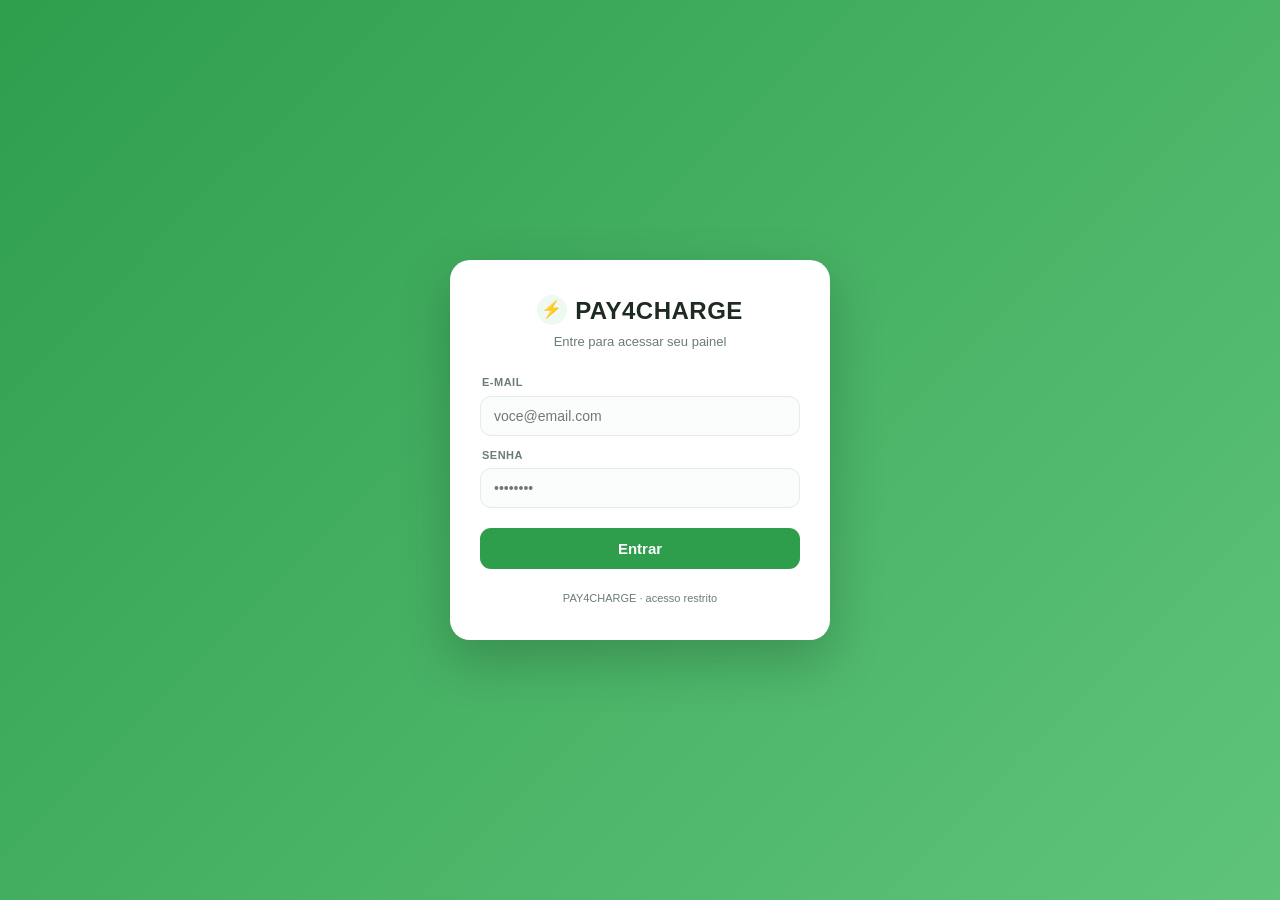
==== login.html @ b721e7e6 "Add files via upload" ====
<!DOCTYPE html>
<html lang="pt-BR">
<head>
<meta charset="UTF-8">
<meta name="viewport" content="width=device-width, initial-scale=1.0">
<title>PAY4CHARGE · Entrar</title>
<link rel="stylesheet" href="style.css">
</head>
<body class="login-body">
  <div class="login-card">
    <div class="login-brand"><span class="bolt">⚡</span>PAY4CHARGE</div>
    <p class="login-sub">Entre para acessar seu painel</p>

    <form id="login-form" autocomplete="on">
      <label class="login-label" for="email">E-mail</label>
      <input class="login-input" type="email" id="email" placeholder="voce@email.com" required>

      <label class="login-label" for="senha">Senha</label>
      <input class="login-input" type="password" id="senha" placeholder="••••••••" required>

      <div id="login-err" class="login-err" style="display:none"></div>

      <button class="login-btn" id="btn" type="submit">Entrar</button>
    </form>

    <p class="login-foot">PAY4CHARGE · acesso restrito</p>
  </div>

<script src="auth.js?v=1"></script>
<script src="login.js?v=1"></script>
</body>
</html>
---- style.css ----
:root{
  --green-900:#1f6b34; --green-700:#2e9e4d; --green-500:#43b25f; --green-400:#5fc47a;
  --green-200:#bfe6c9; --green-50:#eef9f1;
  --ink:#1d2b22; --muted:#6b7d72; --line:#e4ece7; --bg:#f4f7f5; --card:#ffffff;
  --shadow:0 1px 2px rgba(16,40,24,.04),0 6px 20px rgba(16,40,24,.06);
}
*{box-sizing:border-box}
html,body{margin:0;padding:0}
body{font-family:-apple-system,BlinkMacSystemFont,"Segoe UI",Roboto,Inter,Arial,sans-serif;
  background:var(--bg);color:var(--ink);font-size:14px;line-height:1.4}
.wrap{max-width:1320px;margin:0 auto;padding:20px}

/* Header */
header.topbar{display:flex;align-items:center;gap:18px;flex-wrap:wrap;
  background:linear-gradient(100deg,var(--green-700),var(--green-500));
  border-radius:18px;padding:16px 22px;box-shadow:var(--shadow);color:#fff}
.brand{font-weight:800;font-size:22px;letter-spacing:.5px;white-space:nowrap;
  display:flex;align-items:center;gap:8px}
.brand .bolt{display:inline-flex;width:26px;height:26px;border-radius:50%;
  background:rgba(255,255,255,.2);align-items:center;justify-content:center;font-size:15px}
.filters{display:flex;gap:10px;flex-wrap:wrap;margin-left:auto}
.field{display:flex;flex-direction:column;gap:3px}
.field label{font-size:10px;text-transform:uppercase;letter-spacing:.6px;opacity:.85;font-weight:600;padding-left:2px}
select{appearance:none;border:none;border-radius:10px;padding:8px 30px 8px 12px;font-size:13px;
  background:rgba(255,255,255,.95) url("data:image/svg+xml;utf8,<svg xmlns='http://www.w3.org/2000/svg' width='12' height='12' viewBox='0 0 24 24' fill='none' stroke='%232e9e4d' stroke-width='3'><path d='M6 9l6 6 6-6'/></svg>") no-repeat right 10px center;
  color:var(--ink);font-weight:600;cursor:pointer;min-width:130px}
select:focus{outline:2px solid var(--green-200)}

/* User box (badge + sair) */
.userbox{display:flex;align-items:center;gap:10px}
.user-email{font-size:12px;font-weight:600;color:#fff;background:rgba(255,255,255,.18);
  padding:6px 12px;border-radius:999px;max-width:220px;overflow:hidden;text-overflow:ellipsis;white-space:nowrap}
.logout{border:none;background:#fff;color:var(--green-700);font-weight:700;font-size:13px;
  padding:8px 16px;border-radius:10px;cursor:pointer;transition:filter .15s}
.logout:hover{filter:brightness(.95)}

/* Section title */
.sec-title{font-size:13px;font-weight:700;color:var(--muted);text-transform:uppercase;
  letter-spacing:1px;margin:26px 4px 12px}

/* KPI cards */
.kpis{display:grid;grid-template-columns:repeat(4,1fr);gap:14px}
.kpi{background:var(--card);border-radius:16px;padding:16px 18px;box-shadow:var(--shadow);
  border:1px solid var(--line);position:relative;overflow:hidden}
.kpi::before{content:"";position:absolute;left:0;top:0;bottom:0;width:4px;background:var(--green-500)}
.kpi .k-label{font-size:11px;color:var(--muted);text-transform:uppercase;letter-spacing:.6px;font-weight:600}
.kpi .k-value{font-size:24px;font-weight:800;margin-top:6px;color:var(--ink)}
.kpi .k-sub{font-size:11px;color:var(--muted);margin-top:2px}
.kpi.alt::before{background:var(--green-700)}

/* Charts */
.charts{display:grid;grid-template-columns:repeat(2,1fr);gap:16px}
.chart-card{background:var(--card);border-radius:16px;padding:16px 18px 8px;box-shadow:var(--shadow);
  border:1px solid var(--line)}
.chart-card h3{margin:0 0 2px;font-size:15px;font-weight:700}
.chart-card .c-sub{font-size:11px;color:var(--muted);margin:0 0 8px}
.chart-box{position:relative;height:230px}

/* States */
#status{padding:40px;text-align:center;color:var(--muted);font-size:15px}
.spinner{width:34px;height:34px;border:3px solid var(--green-200);border-top-color:var(--green-700);
  border-radius:50%;animation:spin 1s linear infinite;margin:0 auto 14px}
@keyframes spin{to{transform:rotate(360deg)}}
.err{color:#b3261e;background:#fdeceb;border:1px solid #f6cfca;border-radius:12px;
  padding:16px;max-width:680px;margin:0 auto;text-align:left;line-height:1.5}
.footer{text-align:center;color:var(--muted);font-size:11px;margin:26px 0 8px}

@media(max-width:900px){.kpis{grid-template-columns:repeat(2,1fr)}.charts{grid-template-columns:1fr}
  .filters{margin-left:0;width:100%}.userbox{width:100%;justify-content:space-between}}

/* ===================== LOGIN ===================== */
.login-body{min-height:100vh;display:flex;align-items:center;justify-content:center;
  background:linear-gradient(135deg,var(--green-700),var(--green-400));padding:20px}
.login-card{background:var(--card);width:100%;max-width:380px;border-radius:20px;
  padding:34px 30px;box-shadow:0 20px 50px rgba(16,40,24,.25);text-align:center}
.login-brand{font-weight:800;font-size:24px;letter-spacing:.5px;color:var(--ink);
  display:flex;align-items:center;justify-content:center;gap:8px}
.login-brand .bolt{display:inline-flex;width:30px;height:30px;border-radius:50%;
  background:var(--green-50);align-items:center;justify-content:center;font-size:17px}
.login-sub{color:var(--muted);margin:6px 0 24px;font-size:13px}
.login-label{display:block;text-align:left;font-size:11px;font-weight:700;color:var(--muted);
  text-transform:uppercase;letter-spacing:.5px;margin:12px 2px 5px}
.login-input{width:100%;border:1px solid var(--line);border-radius:11px;padding:11px 13px;
  font-size:14px;color:var(--ink);background:#fbfdfc;outline:none;transition:border-color .15s,box-shadow .15s}
.login-input:focus{border-color:var(--green-500);box-shadow:0 0 0 3px var(--green-200)}
.login-btn{width:100%;margin-top:20px;border:none;border-radius:11px;padding:12px;
  background:var(--green-700);color:#fff;font-size:15px;font-weight:700;cursor:pointer;
  transition:filter .15s}
.login-btn:hover{filter:brightness(1.05)}
.login-btn:disabled{opacity:.7;cursor:default}
.login-err{margin-top:14px;background:#fdeceb;color:#b3261e;border:1px solid #f6cfca;
  border-radius:10px;padding:10px 12px;font-size:13px;text-align:left}
.login-foot{margin:22px 0 0;color:var(--muted);font-size:11px}
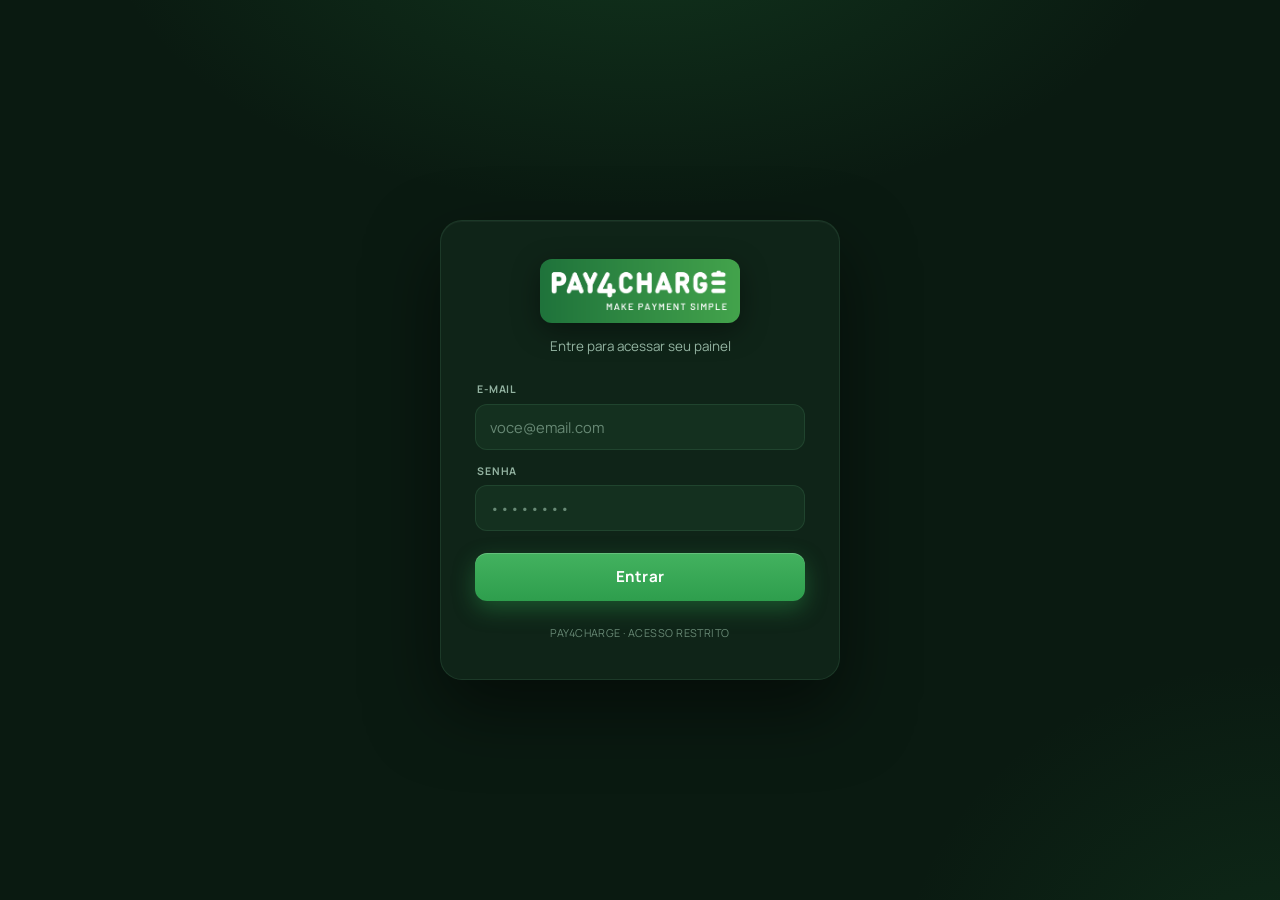
==== commit 9cd02bbb: "Add files via upload" ====
--- a/login.html
+++ b/login.html
@@ -3,12 +3,16 @@
 <head>
 <meta charset="UTF-8">
 <meta name="viewport" content="width=device-width, initial-scale=1.0">
+<meta name="theme-color" content="#0a1a11">
 <title>PAY4CHARGE · Entrar</title>
-<link rel="stylesheet" href="style.css">
+<link rel="preconnect" href="https://fonts.googleapis.com">
+<link rel="preconnect" href="https://fonts.gstatic.com" crossorigin>
+<link href="https://fonts.googleapis.com/css2?family=Manrope:wght@400;500;600;700;800&family=JetBrains+Mono:wght@400;500&display=swap" rel="stylesheet">
+<link rel="stylesheet" href="style.css?v=4">
 </head>
 <body class="login-body">
   <div class="login-card">
-    <div class="login-brand"><span class="bolt">⚡</span>PAY4CHARGE</div>
+    <img class="login-logo" src="logo.png" alt="PAY4CHARGE">
     <p class="login-sub">Entre para acessar seu painel</p>
 
     <form id="login-form" autocomplete="on">
@@ -23,10 +27,10 @@
       <button class="login-btn" id="btn" type="submit">Entrar</button>
     </form>
 
-    <p class="login-foot">PAY4CHARGE · acesso restrito</p>
+    <p class="login-foot">PAY4CHARGE · ACESSO RESTRITO</p>
   </div>
 
-<script src="auth.js?v=1"></script>
-<script src="login.js?v=1"></script>
+<script src="auth.js?v=2"></script>
+<script src="login.js?v=2"></script>
 </body>
 </html>
--- a/style.css
+++ b/style.css
@@ -1,93 +1,327 @@
+/* ═══════════════════════════════════════════════════════════
+   PAY4CHARGE · style.css
+   Dashboard analítico — tema dark verde profissional.
+   ═══════════════════════════════════════════════════════════ */
+
 :root{
-  --green-900:#1f6b34; --green-700:#2e9e4d; --green-500:#43b25f; --green-400:#5fc47a;
-  --green-200:#bfe6c9; --green-50:#eef9f1;
-  --ink:#1d2b22; --muted:#6b7d72; --line:#e4ece7; --bg:#f4f7f5; --card:#ffffff;
-  --shadow:0 1px 2px rgba(16,40,24,.04),0 6px 20px rgba(16,40,24,.06);
-}
+  /* Brand greens */
+  --green-900:#1f6b34;
+  --green-700:#2e9e4d;
+  --green-500:#43b25f;
+  --green-400:#5fc47a;
+  --green-300:#7ed99a;
+  --green-200:#bfe6c9;
+
+  /* Dark surfaces (deep green-black) */
+  --bg:        #0a1a11;
+  --bg-grad:
+    radial-gradient(1100px 520px at 100% -12%, rgba(46,158,77,.14), transparent 58%),
+    radial-gradient(820px 600px at -8% -4%, rgba(46,158,77,.08), transparent 56%),
+    var(--bg);
+  --surface-1: #0f2418;   /* cards */
+  --surface-2: #14301f;   /* inputs / inner */
+  --surface-3: #1b3c28;   /* hover */
+  --surface-glass: rgba(15,36,24,.72);
+
+  --border:   rgba(120,200,150,.13);
+  --border-2: rgba(120,200,150,.24);
+
+  --ink:    #ecf6ef;
+  --muted:  #93b3a1;
+  --muted-2:#688975;
+
+  --shadow-1: 0 1px 0 rgba(255,255,255,.03) inset, 0 6px 18px rgba(0,0,0,.28);
+  --shadow-2: 0 1px 0 rgba(255,255,255,.04) inset, 0 16px 40px rgba(0,0,0,.42);
+
+  --font: 'Manrope', -apple-system, BlinkMacSystemFont, 'Segoe UI', Roboto, sans-serif;
+  --mono: 'JetBrains Mono', ui-monospace, 'SF Mono', Menlo, monospace;
+
+  --r-1:10px; --r-2:14px; --r-3:18px; --r-pill:999px;
+}
+
 *{box-sizing:border-box}
 html,body{margin:0;padding:0}
-body{font-family:-apple-system,BlinkMacSystemFont,"Segoe UI",Roboto,Inter,Arial,sans-serif;
-  background:var(--bg);color:var(--ink);font-size:14px;line-height:1.4}
-.wrap{max-width:1320px;margin:0 auto;padding:20px}
-
-/* Header */
-header.topbar{display:flex;align-items:center;gap:18px;flex-wrap:wrap;
-  background:linear-gradient(100deg,var(--green-700),var(--green-500));
-  border-radius:18px;padding:16px 22px;box-shadow:var(--shadow);color:#fff}
-.brand{font-weight:800;font-size:22px;letter-spacing:.5px;white-space:nowrap;
-  display:flex;align-items:center;gap:8px}
-.brand .bolt{display:inline-flex;width:26px;height:26px;border-radius:50%;
-  background:rgba(255,255,255,.2);align-items:center;justify-content:center;font-size:15px}
-.filters{display:flex;gap:10px;flex-wrap:wrap;margin-left:auto}
-.field{display:flex;flex-direction:column;gap:3px}
-.field label{font-size:10px;text-transform:uppercase;letter-spacing:.6px;opacity:.85;font-weight:600;padding-left:2px}
-select{appearance:none;border:none;border-radius:10px;padding:8px 30px 8px 12px;font-size:13px;
-  background:rgba(255,255,255,.95) url("data:image/svg+xml;utf8,<svg xmlns='http://www.w3.org/2000/svg' width='12' height='12' viewBox='0 0 24 24' fill='none' stroke='%232e9e4d' stroke-width='3'><path d='M6 9l6 6 6-6'/></svg>") no-repeat right 10px center;
-  color:var(--ink);font-weight:600;cursor:pointer;min-width:130px}
-select:focus{outline:2px solid var(--green-200)}
-
-/* User box (badge + sair) */
-.userbox{display:flex;align-items:center;gap:10px}
-.user-email{font-size:12px;font-weight:600;color:#fff;background:rgba(255,255,255,.18);
-  padding:6px 12px;border-radius:999px;max-width:220px;overflow:hidden;text-overflow:ellipsis;white-space:nowrap}
-.logout{border:none;background:#fff;color:var(--green-700);font-weight:700;font-size:13px;
-  padding:8px 16px;border-radius:10px;cursor:pointer;transition:filter .15s}
-.logout:hover{filter:brightness(.95)}
-
-/* Section title */
-.sec-title{font-size:13px;font-weight:700;color:var(--muted);text-transform:uppercase;
-  letter-spacing:1px;margin:26px 4px 12px}
-
-/* KPI cards */
-.kpis{display:grid;grid-template-columns:repeat(4,1fr);gap:14px}
-.kpi{background:var(--card);border-radius:16px;padding:16px 18px;box-shadow:var(--shadow);
-  border:1px solid var(--line);position:relative;overflow:hidden}
-.kpi::before{content:"";position:absolute;left:0;top:0;bottom:0;width:4px;background:var(--green-500)}
-.kpi .k-label{font-size:11px;color:var(--muted);text-transform:uppercase;letter-spacing:.6px;font-weight:600}
-.kpi .k-value{font-size:24px;font-weight:800;margin-top:6px;color:var(--ink)}
-.kpi .k-sub{font-size:11px;color:var(--muted);margin-top:2px}
-.kpi.alt::before{background:var(--green-700)}
-
-/* Charts */
-.charts{display:grid;grid-template-columns:repeat(2,1fr);gap:16px}
-.chart-card{background:var(--card);border-radius:16px;padding:16px 18px 8px;box-shadow:var(--shadow);
-  border:1px solid var(--line)}
-.chart-card h3{margin:0 0 2px;font-size:15px;font-weight:700}
-.chart-card .c-sub{font-size:11px;color:var(--muted);margin:0 0 8px}
-.chart-box{position:relative;height:230px}
-
-/* States */
-#status{padding:40px;text-align:center;color:var(--muted);font-size:15px}
-.spinner{width:34px;height:34px;border:3px solid var(--green-200);border-top-color:var(--green-700);
-  border-radius:50%;animation:spin 1s linear infinite;margin:0 auto 14px}
+body{
+  font-family:var(--font);
+  background:var(--bg-grad);
+  background-attachment:fixed;
+  color:var(--ink);
+  font-size:14px;
+  line-height:1.45;
+  -webkit-font-smoothing:antialiased;
+  -moz-osx-font-smoothing:grayscale;
+  min-height:100vh;
+}
+a{color:inherit;text-decoration:none}
+button{font:inherit;color:inherit}
+::selection{background:rgba(67,178,95,.32)}
+
+.wrap{max-width:1400px;margin:0 auto;padding:18px 20px 40px}
+
+@media (prefers-reduced-motion: reduce){
+  *{animation-duration:.01ms !important;transition-duration:.01ms !important}
+}
+
+/* ── HEADER ──────────────────────────────────────────────── */
+header.topbar{
+  position:sticky;top:0;z-index:40;
+  display:flex;align-items:center;gap:16px;flex-wrap:wrap;
+  padding:12px 16px;
+  margin:-18px -20px 16px;
+  background:var(--surface-glass);
+  -webkit-backdrop-filter:saturate(160%) blur(14px);
+  backdrop-filter:saturate(160%) blur(14px);
+  border-bottom:1px solid var(--border);
+}
+.brand{display:flex;align-items:center;gap:12px;min-width:0}
+.brand__logo{
+  height:34px;width:auto;display:block;
+  border-radius:8px;
+  box-shadow:0 4px 14px rgba(0,0,0,.35), 0 0 0 1px rgba(255,255,255,.05);
+}
+.brand__tag{
+  display:flex;flex-direction:column;line-height:1.1;
+  padding-left:12px;border-left:1px solid var(--border-2);
+}
+.brand__tag b{font-size:.86rem;font-weight:700;letter-spacing:.01em}
+.brand__tag span{font-size:.68rem;color:var(--muted);letter-spacing:.04em}
+
+.live{
+  display:inline-flex;align-items:center;gap:8px;margin-left:4px;
+  padding:5px 11px 5px 9px;border-radius:var(--r-pill);
+  background:color-mix(in oklab, var(--green-500) 14%, transparent);
+  border:1px solid color-mix(in oklab, var(--green-500) 34%, transparent);
+  font-family:var(--mono);font-size:.66rem;font-weight:600;letter-spacing:.08em;
+  color:var(--green-300);
+}
+.live__dot{width:7px;height:7px;border-radius:999px;background:var(--green-400);
+  animation:pulse 1.8s ease-out infinite}
+@keyframes pulse{
+  0%{box-shadow:0 0 0 0 color-mix(in oklab,var(--green-400) 55%,transparent)}
+  70%{box-shadow:0 0 0 8px transparent}100%{box-shadow:0 0 0 0 transparent}
+}
+
+.userbox{display:flex;align-items:center;gap:10px;margin-left:auto}
+.user-email{
+  display:inline-flex;align-items:center;gap:7px;
+  font-size:.78rem;font-weight:600;color:var(--ink);
+  background:var(--surface-2);border:1px solid var(--border);
+  padding:7px 13px;border-radius:var(--r-pill);
+  max-width:240px;overflow:hidden;text-overflow:ellipsis;white-space:nowrap;
+}
+.user-email::before{content:"";width:7px;height:7px;border-radius:999px;
+  background:var(--green-400);flex:none}
+.logout{
+  display:inline-flex;align-items:center;gap:7px;
+  border:1px solid var(--border-2);background:var(--surface-2);
+  color:var(--ink);font-weight:600;font-size:.8rem;
+  padding:8px 15px;border-radius:var(--r-1);cursor:pointer;
+  transition:background .15s, border-color .15s, color .15s;
+}
+.logout:hover{background:var(--surface-3);border-color:var(--green-500);color:var(--green-300)}
+.logout svg{width:14px;height:14px}
+
+/* ── FILTER TOOLBAR ──────────────────────────────────────── */
+.toolbar{
+  display:flex;gap:12px;flex-wrap:wrap;align-items:flex-end;
+  background:var(--surface-1);border:1px solid var(--border);
+  border-radius:var(--r-2);padding:14px 16px;box-shadow:var(--shadow-1);
+}
+.field{display:flex;flex-direction:column;gap:5px;min-width:0}
+.field label{
+  font-size:.64rem;text-transform:uppercase;letter-spacing:.08em;
+  font-weight:700;color:var(--muted);padding-left:2px;
+}
+select,
+.toolbar input[type=date]{
+  appearance:none;color-scheme:dark;
+  border:1px solid var(--border);border-radius:var(--r-1);
+  padding:9px 32px 9px 12px;font-size:.82rem;font-weight:600;font-family:inherit;
+  color:var(--ink);background:var(--surface-2);cursor:pointer;min-width:138px;
+  transition:border-color .15s, background .15s, box-shadow .15s;
+}
+select{
+  background:var(--surface-2) url("data:image/svg+xml;utf8,<svg xmlns='http://www.w3.org/2000/svg' width='12' height='12' viewBox='0 0 24 24' fill='none' stroke='%235fc47a' stroke-width='3'><path d='M6 9l6 6 6-6'/></svg>") no-repeat right 11px center;
+}
+.toolbar input[type=date]{padding-right:12px;min-width:150px}
+select:hover,.toolbar input[type=date]:hover{border-color:var(--border-2);background-color:var(--surface-3)}
+select:focus,input:focus{outline:none;border-color:var(--green-500);
+  box-shadow:0 0 0 3px color-mix(in oklab,var(--green-500) 22%,transparent)}
+.field--grow{flex:1 1 auto}
+
+/* ── SECTION HEADERS ─────────────────────────────────────── */
+.sec-title{
+  display:flex;align-items:center;gap:10px;
+  font-size:.74rem;font-weight:700;color:var(--muted);
+  text-transform:uppercase;letter-spacing:.14em;margin:26px 2px 12px;
+}
+.sec-title::before{content:"";width:4px;height:13px;border-radius:2px;
+  background:var(--green-500);display:inline-block}
+
+.sec-row{display:flex;align-items:flex-end;justify-content:space-between;
+  gap:12px;margin:28px 2px 12px;flex-wrap:wrap}
+.sec-row .sec-title{margin:0}
+.sec-dim{display:flex;flex-direction:column;gap:5px}
+.sec-dim label{font-size:.64rem;text-transform:uppercase;letter-spacing:.08em;
+  color:var(--muted);font-weight:700;padding-left:2px}
+
+/* ── KPI CARDS ───────────────────────────────────────────── */
+.kpis{display:grid;gap:13px}
+#kpis-fin{grid-template-columns:repeat(5,1fr)}
+#kpis-op{grid-template-columns:repeat(6,1fr)}
+#kpis-dest{grid-template-columns:repeat(4,1fr)}
+
+.kpi{
+  position:relative;overflow:hidden;
+  background:var(--surface-1);border:1px solid var(--border);
+  border-radius:var(--r-2);padding:15px 16px;box-shadow:var(--shadow-1);
+  transition:border-color .16s, transform .16s, box-shadow .16s;
+}
+.kpi::after{content:"";position:absolute;inset:0 0 auto 0;height:2px;
+  background:linear-gradient(90deg,transparent,color-mix(in oklab,var(--green-500) 60%,transparent),transparent);
+  opacity:.5}
+.kpi:hover{border-color:var(--border-2);transform:translateY(-2px);box-shadow:var(--shadow-2)}
+.kpi .k-label{
+  display:flex;align-items:center;gap:7px;
+  font-size:.66rem;color:var(--muted);text-transform:uppercase;
+  letter-spacing:.07em;font-weight:700;
+}
+.kpi .k-label::before{content:"";width:6px;height:6px;border-radius:999px;
+  background:var(--green-500);flex:none;box-shadow:0 0 0 3px color-mix(in oklab,var(--green-500) 18%,transparent)}
+.kpi .k-value{
+  font-size:1.55rem;font-weight:800;margin-top:9px;color:var(--ink);
+  letter-spacing:-.01em;font-variant-numeric:tabular-nums;line-height:1.12;
+  word-break:break-word;
+}
+.kpi .k-sub{font-size:.68rem;color:var(--muted-2);margin-top:3px;font-weight:500}
+.kpi.alt::after{background:linear-gradient(90deg,transparent,var(--green-400),transparent);opacity:.75}
+.kpi.alt .k-label::before{background:var(--green-300);box-shadow:0 0 0 3px color-mix(in oklab,var(--green-300) 20%,transparent)}
+.kpi.alt .k-value{color:var(--green-300)}
+
+/* Destaques: valores em texto (nomes) */
+#kpis-dest .k-value{font-size:1.2rem;font-weight:700}
+
+/* ── CHARTS ──────────────────────────────────────────────── */
+.charts{display:grid;grid-template-columns:repeat(2,1fr);gap:14px}
+.chart-card{
+  background:var(--surface-1);border:1px solid var(--border);
+  border-radius:var(--r-2);padding:16px 18px 14px;box-shadow:var(--shadow-1);
+  transition:border-color .16s;
+}
+.chart-card:hover{border-color:var(--border-2)}
+.chart-card h3{margin:0;font-size:.98rem;font-weight:700;letter-spacing:-.01em}
+.chart-card .c-sub{font-size:.7rem;color:var(--muted);margin:3px 0 0}
+.c-sub-inline{font-size:.68rem;color:var(--muted);font-weight:600}
+.chart-box{position:relative;height:230px;margin-top:10px}
+.pie-box{height:248px}
+.chart-wide{grid-column:1 / -1}
+
+.chart-head{display:flex;align-items:flex-start;justify-content:space-between;gap:12px}
+.chart-head h3{margin:0}
+.chart-head .c-sub{margin:3px 0 0}
+
+/* Segmented (Total / Média) */
+.seg{display:inline-flex;background:var(--surface-2);border:1px solid var(--border);
+  border-radius:var(--r-1);padding:3px;flex:0 0 auto;gap:2px}
+.seg-btn{border:none;background:transparent;color:var(--muted);
+  font-size:.74rem;font-weight:700;padding:6px 13px;border-radius:8px;
+  cursor:pointer;transition:background .15s,color .15s}
+.seg-btn:hover:not(.active){color:var(--ink)}
+.seg-btn.active{background:var(--green-700);color:#fff;
+  box-shadow:0 1px 0 rgba(255,255,255,.12) inset, 0 2px 8px rgba(46,158,77,.4)}
+
+/* Métric selector (pizzas / dimensão) */
+.metric-sel{
+  appearance:none;color-scheme:dark;
+  border:1px solid var(--border);border-radius:var(--r-1);
+  padding:8px 28px 8px 11px;font-size:.76rem;font-weight:600;color:var(--ink);
+  cursor:pointer;min-width:150px;
+  background:var(--surface-2) url("data:image/svg+xml;utf8,<svg xmlns='http://www.w3.org/2000/svg' width='12' height='12' viewBox='0 0 24 24' fill='none' stroke='%235fc47a' stroke-width='3'><path d='M6 9l6 6 6-6'/></svg>") no-repeat right 9px center;
+  transition:border-color .15s,box-shadow .15s}
+.metric-sel:hover{border-color:var(--border-2)}
+.metric-sel:focus{outline:none;border-color:var(--green-500);
+  box-shadow:0 0 0 3px color-mix(in oklab,var(--green-500) 22%,transparent)}
+
+/* ── STATES ──────────────────────────────────────────────── */
+#status{padding:60px 40px;text-align:center;color:var(--muted);font-size:.95rem}
+.spinner{width:36px;height:36px;border:3px solid var(--surface-3);
+  border-top-color:var(--green-400);border-radius:50%;
+  animation:spin 1s linear infinite;margin:0 auto 16px}
 @keyframes spin{to{transform:rotate(360deg)}}
-.err{color:#b3261e;background:#fdeceb;border:1px solid #f6cfca;border-radius:12px;
-  padding:16px;max-width:680px;margin:0 auto;text-align:left;line-height:1.5}
-.footer{text-align:center;color:var(--muted);font-size:11px;margin:26px 0 8px}
-
-@media(max-width:900px){.kpis{grid-template-columns:repeat(2,1fr)}.charts{grid-template-columns:1fr}
-  .filters{margin-left:0;width:100%}.userbox{width:100%;justify-content:space-between}}
-
-/* ===================== LOGIN ===================== */
-.login-body{min-height:100vh;display:flex;align-items:center;justify-content:center;
-  background:linear-gradient(135deg,var(--green-700),var(--green-400));padding:20px}
-.login-card{background:var(--card);width:100%;max-width:380px;border-radius:20px;
-  padding:34px 30px;box-shadow:0 20px 50px rgba(16,40,24,.25);text-align:center}
-.login-brand{font-weight:800;font-size:24px;letter-spacing:.5px;color:var(--ink);
-  display:flex;align-items:center;justify-content:center;gap:8px}
-.login-brand .bolt{display:inline-flex;width:30px;height:30px;border-radius:50%;
-  background:var(--green-50);align-items:center;justify-content:center;font-size:17px}
-.login-sub{color:var(--muted);margin:6px 0 24px;font-size:13px}
-.login-label{display:block;text-align:left;font-size:11px;font-weight:700;color:var(--muted);
-  text-transform:uppercase;letter-spacing:.5px;margin:12px 2px 5px}
-.login-input{width:100%;border:1px solid var(--line);border-radius:11px;padding:11px 13px;
-  font-size:14px;color:var(--ink);background:#fbfdfc;outline:none;transition:border-color .15s,box-shadow .15s}
-.login-input:focus{border-color:var(--green-500);box-shadow:0 0 0 3px var(--green-200)}
-.login-btn{width:100%;margin-top:20px;border:none;border-radius:11px;padding:12px;
-  background:var(--green-700);color:#fff;font-size:15px;font-weight:700;cursor:pointer;
-  transition:filter .15s}
-.login-btn:hover{filter:brightness(1.05)}
+.err{color:#ffb4ad;background:rgba(179,38,30,.14);border:1px solid rgba(255,120,110,.3);
+  border-radius:var(--r-2);padding:18px;max-width:700px;margin:0 auto;
+  text-align:left;line-height:1.55}
+.err code{background:rgba(255,255,255,.08);padding:1px 5px;border-radius:5px;font-size:.85em}
+.banner{
+  display:flex;align-items:center;gap:10px;margin:0 0 4px;
+  padding:11px 15px;border-radius:var(--r-1);font-size:.8rem;color:var(--ink);
+  background:color-mix(in oklab,var(--green-700) 14%, var(--surface-1));
+  border:1px solid color-mix(in oklab,var(--green-500) 30%, transparent);
+}
+.banner__dot{width:8px;height:8px;border-radius:999px;background:var(--green-400);flex:none}
+.footer{text-align:center;color:var(--muted-2);font-size:.7rem;margin:34px 0 4px}
+
+/* ── RESPONSIVE ──────────────────────────────────────────── */
+@media(max-width:1180px){
+  #kpis-fin,#kpis-op{grid-template-columns:repeat(3,1fr)}
+  #kpis-dest{grid-template-columns:repeat(2,1fr)}
+}
+@media(max-width:900px){
+  .charts{grid-template-columns:1fr}
+  .chart-wide{grid-column:auto}
+}
+@media(max-width:680px){
+  .wrap{padding:14px 12px 36px}
+  header.topbar{margin:-14px -12px 14px;padding:10px 12px}
+  .userbox{margin-left:0;width:100%;justify-content:space-between}
+  .brand__tag{display:none}
+  #kpis-fin,#kpis-op,#kpis-dest{grid-template-columns:repeat(2,1fr)}
+  .field{flex:1 1 calc(50% - 6px)}
+  select,.toolbar input[type=date]{min-width:0;width:100%}
+}
+
+/* ═══════════════════════════════════════════════════════════
+   LOGIN
+   ═══════════════════════════════════════════════════════════ */
+.login-body{
+  min-height:100vh;display:flex;align-items:center;justify-content:center;
+  padding:24px;
+  background:
+    radial-gradient(900px 500px at 50% -10%, rgba(46,158,77,.20), transparent 60%),
+    radial-gradient(700px 600px at 100% 110%, rgba(46,158,77,.12), transparent 55%),
+    var(--bg);
+}
+.login-card{
+  width:100%;max-width:400px;
+  background:var(--surface-1);border:1px solid var(--border);
+  border-radius:22px;padding:38px 34px;
+  box-shadow:0 30px 70px rgba(0,0,0,.5), 0 1px 0 rgba(255,255,255,.04) inset;
+}
+.login-logo{display:block;width:200px;max-width:78%;height:auto;margin:0 auto 8px;
+  border-radius:12px;box-shadow:0 8px 28px rgba(0,0,0,.4)}
+.login-sub{color:var(--muted);text-align:center;margin:14px 0 26px;font-size:.84rem}
+.login-label{display:block;text-align:left;font-size:.66rem;font-weight:700;
+  color:var(--muted);text-transform:uppercase;letter-spacing:.08em;margin:14px 2px 6px}
+.login-input{
+  width:100%;color-scheme:dark;
+  border:1px solid var(--border);border-radius:12px;
+  padding:12px 14px;font-size:.92rem;color:var(--ink);
+  background:var(--surface-2);outline:none;font-family:inherit;
+  transition:border-color .15s, box-shadow .15s}
+.login-input::placeholder{color:var(--muted-2)}
+.login-input:focus{border-color:var(--green-500);
+  box-shadow:0 0 0 3px color-mix(in oklab,var(--green-500) 22%,transparent)}
+.login-btn{
+  width:100%;margin-top:22px;border:none;border-radius:12px;padding:13px;
+  background:linear-gradient(180deg,var(--green-500),var(--green-700));
+  color:#fff;font-size:.95rem;font-weight:700;cursor:pointer;letter-spacing:.01em;
+  box-shadow:0 1px 0 rgba(255,255,255,.18) inset, 0 8px 22px rgba(46,158,77,.4);
+  transition:filter .15s, transform .12s}
+.login-btn:hover{filter:brightness(1.06)}
+.login-btn:active{transform:translateY(1px)}
 .login-btn:disabled{opacity:.7;cursor:default}
-.login-err{margin-top:14px;background:#fdeceb;color:#b3261e;border:1px solid #f6cfca;
-  border-radius:10px;padding:10px 12px;font-size:13px;text-align:left}
-.login-foot{margin:22px 0 0;color:var(--muted);font-size:11px}
+.login-err{margin-top:16px;background:rgba(179,38,30,.16);color:#ffb4ad;
+  border:1px solid rgba(255,120,110,.3);border-radius:11px;padding:11px 13px;
+  font-size:.82rem;text-align:left}
+.login-foot{margin:24px 0 0;color:var(--muted-2);font-size:.68rem;text-align:center;
+  letter-spacing:.04em}
